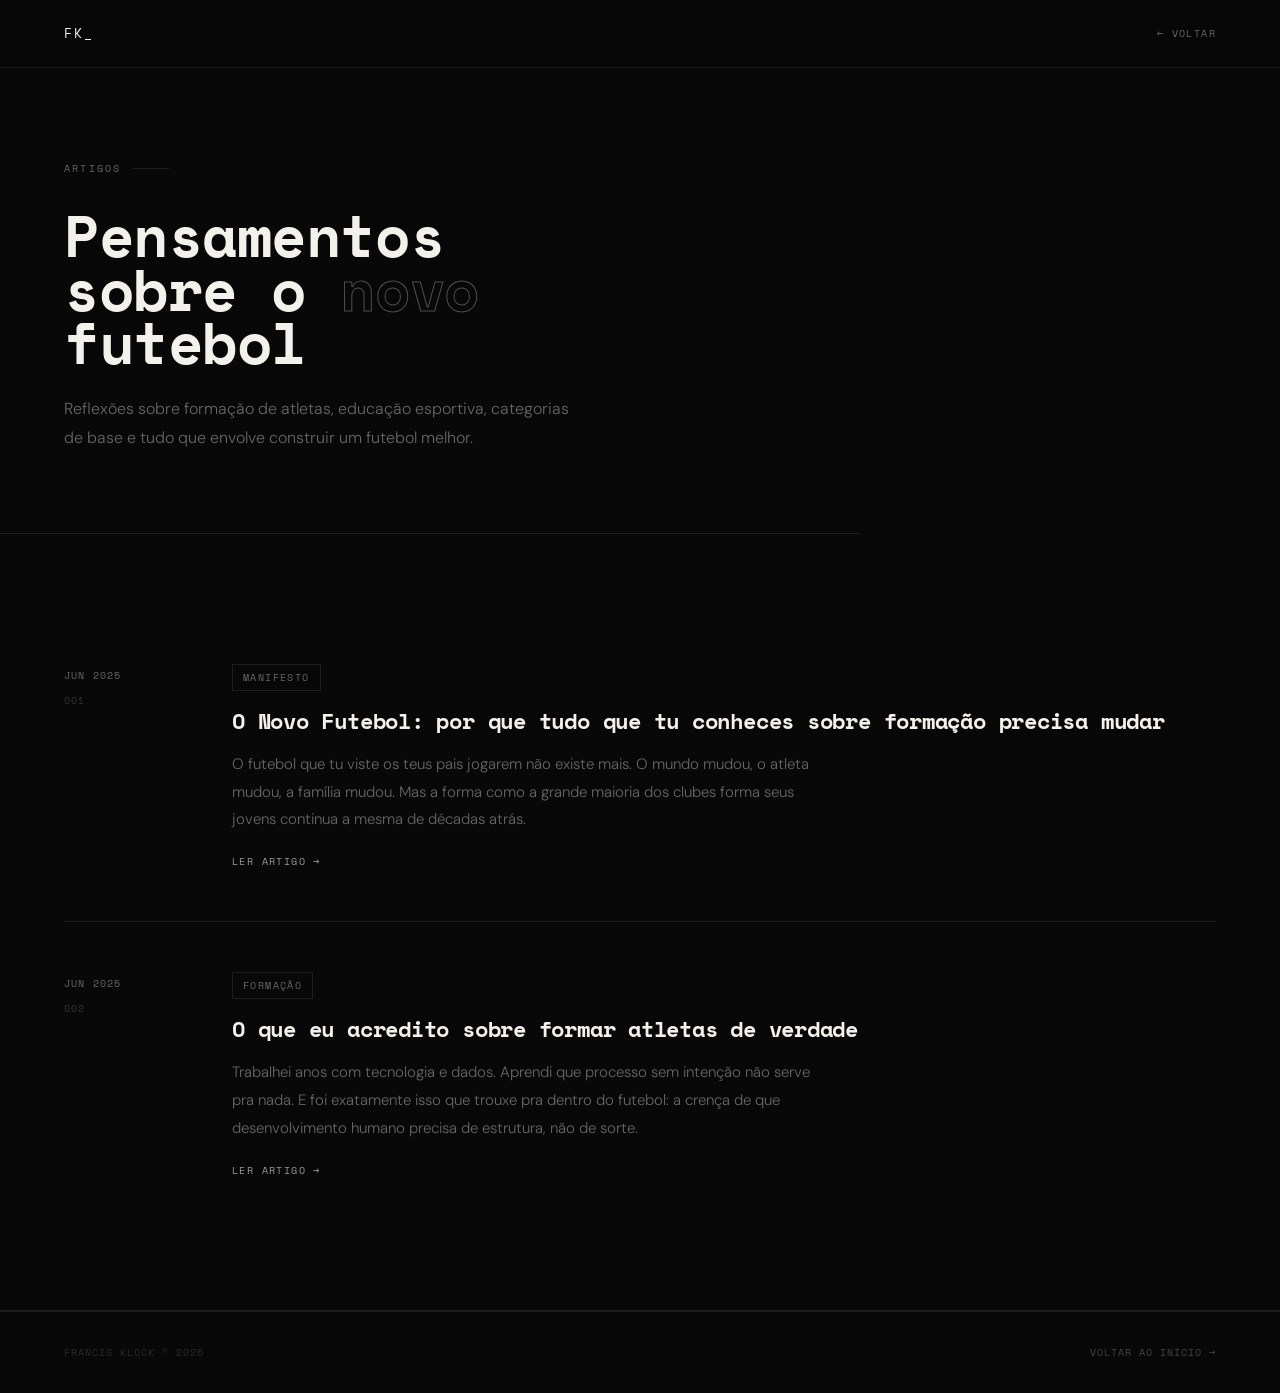
==== artigos.html @ 8e4a47d1 "Add files via upload" ====
<!DOCTYPE html>
<html lang="pt-BR">
<head>
<meta charset="UTF-8">
<meta name="viewport" content="width=device-width, initial-scale=1.0">
<title>Artigos | Francis Klock — Novo Futebol</title>
<meta name="description" content="Reflexões de Francis Klock sobre o Novo Futebol, formação de atletas, categorias de base e o papel da educação no desenvolvimento humano no esporte.">
<meta name="robots" content="index, follow">
<link rel="canonical" href="https://francisklock.com.br/artigos">
<link href="https://fonts.googleapis.com/css2?family=Space+Mono:wght@400;700&family=DM+Sans:ital,wght@0,300;0,400;0,500;1,300&display=swap" rel="stylesheet">
<style>
*,*::before,*::after{margin:0;padding:0;box-sizing:border-box}
:root{--black:#080808;--off:#0f0f0f;--white:#f2f1ec;--gray:#666;--lgray:#999;--border:rgba(242,241,236,0.09);--mono:"Space Mono",monospace;--sans:"DM Sans",sans-serif}
html{scroll-behavior:smooth}
body{background:var(--black);color:var(--white);font-family:var(--sans);font-weight:300;line-height:1.7;overflow-x:hidden}

nav{position:fixed;top:0;left:0;right:0;z-index:100;display:flex;justify-content:space-between;align-items:center;padding:1.4rem 4rem;border-bottom:0.5px solid var(--border);backdrop-filter:blur(16px);background:rgba(8,8,8,0.9)}
.nav-logo{font-family:var(--mono);font-size:13px;letter-spacing:0.15em;color:var(--white);text-decoration:none;display:flex;align-items:center;gap:10px}
.nav-back{font-family:var(--mono);font-size:10px;letter-spacing:0.14em;color:var(--gray);text-decoration:none;text-transform:uppercase;transition:color 0.2s}
.nav-back:hover{color:var(--white)}

.page-header{padding:10rem 4rem 5rem;border-bottom:0.5px solid var(--border);max-width:860px}
.label{font-family:var(--mono);font-size:10px;letter-spacing:0.22em;text-transform:uppercase;color:var(--gray);margin-bottom:2rem;display:flex;align-items:center;gap:12px}
.label::after{content:"";flex:0 0 36px;height:0.5px;background:var(--border)}
h1{font-family:var(--mono);font-size:clamp(2.2rem,4.5vw,4.5rem);font-weight:700;line-height:0.93;letter-spacing:-0.025em;margin-bottom:1.5rem}
h1 em{font-style:normal;color:transparent;-webkit-text-stroke:1px rgba(242,241,236,0.3)}
.page-sub{font-size:16px;color:var(--gray);max-width:520px;line-height:1.85}

.articles-list{padding:5rem 4rem;display:flex;flex-direction:column;gap:0;border-bottom:0.5px solid var(--border)}
.article-item{display:grid;grid-template-columns:120px 1fr;gap:3rem;padding:3rem 0;border-bottom:0.5px solid var(--border);text-decoration:none;transition:background 0.15s;cursor:pointer}
.article-item:last-child{border-bottom:none}
.article-item:hover .article-title{color:var(--lgray)}
.article-meta{display:flex;flex-direction:column;gap:0.5rem;padding-top:0.3rem}
.article-date{font-family:var(--mono);font-size:10px;letter-spacing:0.12em;color:var(--gray);text-transform:uppercase}
.article-num{font-family:var(--mono);font-size:10px;letter-spacing:0.12em;color:#333}
.article-body{}
.article-tag{font-family:var(--mono);font-size:10px;letter-spacing:0.14em;text-transform:uppercase;color:var(--gray);margin-bottom:1rem;display:inline-block;border:0.5px solid var(--border);padding:4px 10px}
.article-title{font-family:var(--mono);font-size:clamp(1rem,1.8vw,1.4rem);font-weight:700;color:var(--white);line-height:1.25;margin-bottom:1rem;letter-spacing:-0.01em;transition:color 0.2s}
.article-excerpt{font-size:15px;color:var(--gray);line-height:1.85;max-width:580px}
.article-cta{display:inline-flex;align-items:center;gap:8px;font-family:var(--mono);font-size:10px;letter-spacing:0.14em;text-transform:uppercase;color:var(--lgray);margin-top:1.2rem;transition:color 0.2s}
.article-item:hover .article-cta{color:var(--white)}

/* ARTICLE FULL VIEW */
.article-full{display:none;padding:5rem 4rem;max-width:720px}
.article-full.active{display:block}
.articles-list.hidden{display:none}
.page-header.hidden{display:none}

.back-to-list{font-family:var(--mono);font-size:10px;letter-spacing:0.14em;text-transform:uppercase;color:var(--gray);cursor:pointer;display:inline-flex;align-items:center;gap:8px;margin-bottom:3rem;background:none;border:none;transition:color 0.2s}
.back-to-list:hover{color:var(--white)}

.full-label{font-family:var(--mono);font-size:10px;letter-spacing:0.22em;text-transform:uppercase;color:var(--gray);margin-bottom:1.5rem;display:flex;align-items:center;gap:12px}
.full-label::after{content:"";flex:0 0 36px;height:0.5px;background:var(--border)}
.full-title{font-family:var(--mono);font-size:clamp(1.6rem,3.5vw,3rem);font-weight:700;line-height:1.05;letter-spacing:-0.02em;margin-bottom:2.5rem}
.full-intro{font-size:19px;color:var(--lgray);line-height:1.85;margin-bottom:3rem;font-style:italic;border-left:2px solid var(--border);padding-left:1.8rem}
.full-body p{font-size:16px;color:var(--gray);line-height:1.95;margin-bottom:1.6rem}
.full-body p strong{color:var(--white);font-weight:400}
.full-body h3{font-family:var(--mono);font-size:13px;font-weight:700;letter-spacing:0.08em;text-transform:uppercase;color:var(--white);margin:2.5rem 0 1rem}
.full-divider{width:40px;height:0.5px;background:var(--border);margin:3rem 0}
.full-author{display:flex;align-items:center;gap:1rem;padding-top:2rem;border-top:0.5px solid var(--border)}
.full-author-name{font-family:var(--mono);font-size:11px;letter-spacing:0.12em;color:var(--lgray)}
.full-author-handle{font-family:var(--mono);font-size:10px;letter-spacing:0.1em;color:var(--gray)}

footer{padding:2rem 4rem;display:flex;justify-content:space-between;align-items:center;border-top:0.5px solid var(--border)}
footer p{font-family:var(--mono);font-size:10px;letter-spacing:0.1em;color:#2a2a2a;text-transform:uppercase}
footer a{font-family:var(--mono);font-size:10px;letter-spacing:0.1em;color:#444;text-transform:uppercase;text-decoration:none;transition:color 0.2s}
footer a:hover{color:var(--white)}
</style>
</head>
<body>

<nav>
  <a href="index.html" class="nav-logo">FK_</a>
  <a href="index.html" class="nav-back">&larr; Voltar</a>
</nav>

<!-- HEADER LIST VIEW -->
<div class="page-header" id="listHeader">
  <div class="label">Artigos</div>
  <h1>Pensamentos<br>sobre o <em>novo</em><br>futebol</h1>
  <p class="page-sub">Reflexões sobre formação de atletas, educação esportiva, categorias de base e tudo que envolve construir um futebol melhor.</p>
</div>

<!-- ARTICLES LIST -->
<div class="articles-list" id="articlesList">

  <div class="article-item" onclick="openArticle('a1')">
    <div class="article-meta">
      <span class="article-date">Jun 2025</span>
      <span class="article-num">001</span>
    </div>
    <div class="article-body">
      <span class="article-tag">Manifesto</span>
      <div class="article-title">O Novo Futebol: por que tudo que tu conheces sobre formação precisa mudar</div>
      <p class="article-excerpt">O futebol que tu viste os teus pais jogarem não existe mais. O mundo mudou, o atleta mudou, a família mudou. Mas a forma como a grande maioria dos clubes forma seus jovens continua a mesma de décadas atrás.</p>
      <span class="article-cta">Ler artigo &rarr;</span>
    </div>
  </div>

  <div class="article-item" onclick="openArticle('a2')">
    <div class="article-meta">
      <span class="article-date">Jun 2025</span>
      <span class="article-num">002</span>
    </div>
    <div class="article-body">
      <span class="article-tag">Formação</span>
      <div class="article-title">O que eu acredito sobre formar atletas de verdade</div>
      <p class="article-excerpt">Trabalhei anos com tecnologia e dados. Aprendi que processo sem intenção não serve pra nada. E foi exatamente isso que trouxe pra dentro do futebol: a crença de que desenvolvimento humano precisa de estrutura, não de sorte.</p>
      <span class="article-cta">Ler artigo &rarr;</span>
    </div>
  </div>

</div>

<!-- ARTICLE 1 FULL -->
<div class="article-full" id="a1">
  <button class="back-to-list" onclick="closeArticle()">
    &larr; Todos os artigos
  </button>
  <div class="full-label">Manifesto / Jun 2025</div>
  <h2 class="full-title">O Novo Futebol: por que tudo que tu conheces sobre formação precisa mudar</h2>
  <p class="full-intro">O futebol que tu viste os teus pais jogarem não existe mais. O mundo mudou, o atleta mudou, a família mudou. Mas a forma como a grande maioria dos clubes forma seus jovens continua a mesma de décadas atrás.</p>
  <div class="full-body">
    <p>Quando falo em <strong>Novo Futebol</strong>, não estou falando de tecnologia de ponta, de câmeras de rastreamento ou de inteligência artificial. Estou falando de algo muito mais simples e muito mais profundo: estou falando de intenção.</p>
    <p>A maioria dos clubes brasileiros ainda opera no improviso. Não existe documentação do desenvolvimento individual de cada atleta. Não existe metodologia clara de formação humana. Não existe um processo que acompanhe o jovem além da bola.</p>
    <p>E o resultado disso a gente vê todo dia: atletas talentosos que somem, que param, que se perdem pelo caminho. Não por falta de talento. Por falta de estrutura.</p>

    <h3>O Brasil não está atrasado em talento</h3>
    <p>Essa é a parte que mais me incomoda quando discuto o futebol brasileiro. A gente sempre culpa o talento, a gente sempre culpa o atleta. Mas quando eu passei um período no <strong>Independiente del Valle</strong>, no Equador, a percepção que tive foi completamente diferente.</p>
    <p>O que o Del Valle entendeu antes da maioria é que <strong>educação é o ponto de partida</strong>. Não um complemento, não um diferencial. É o core. Tudo o mais vem depois.</p>
    <p>Tudo documentado. Tudo com processo. Cada etapa do desenvolvimento pensada e acompanhada com intenção. E o Brasil, na grande maioria, simplesmente não cuida disso.</p>

    <h3>O que o Novo Futebol exige</h3>
    <p>O Novo Futebol exige que a gente pare de tratar o atleta apenas como um jogador e comece a enxergá-lo como uma pessoa em desenvolvimento. Isso muda tudo: muda a forma de treinar, muda a forma de comunicar, muda a forma de envolver a família.</p>
    <p>Porque a família é parte do processo. Sempre foi. Só que poucos clubes tratam assim. A maioria ainda vê os pais como um problema a ser gerenciado, não como aliados da formação.</p>
    <p>O Novo Futebol entende que sem a família no centro do processo, o atleta fica sozinho num ambiente que pode ser muito cruel emocionalmente. E um atleta emocionalmente instável não chega longe, não importa o quanto de talento ele tenha.</p>

    <h3>Por onde começar</h3>
    <p>Comece pela pergunta mais simples e mais ignorada do futebol de base: <strong>tu sabes quem é esse atleta além do que ele faz dentro de campo?</strong></p>
    <p>Se a resposta for não, é por aí que começa o Novo Futebol.</p>
    <div class="full-divider"></div>
    <div class="full-author">
      <div>
        <div class="full-author-name">Francis Klock</div>
        <div class="full-author-handle">@francisklock</div>
      </div>
    </div>
  </div>
</div>

<!-- ARTICLE 2 FULL -->
<div class="article-full" id="a2">
  <button class="back-to-list" onclick="closeArticle()">
    &larr; Todos os artigos
  </button>
  <div class="full-label">Formação / Jun 2025</div>
  <h2 class="full-title">O que eu acredito sobre formar atletas de verdade</h2>
  <p class="full-intro">Trabalhei anos com tecnologia e dados. Aprendi que processo sem intenção não serve pra nada. E foi exatamente isso que trouxe pra dentro do futebol: a crença de que desenvolvimento humano precisa de estrutura, não de sorte.</p>
  <div class="full-body">
    <p>Antes de entrar no mundo do futebol, passei anos trabalhando com <strong>tecnologia, dados e transformação na indústria</strong>. E a coisa mais importante que aprendi nesse tempo não foi nenhuma ferramenta, nenhuma linguagem de programação, nenhum framework.</p>
    <p>Foi que <strong>resultado consistente é consequência de processo consistente</strong>. Sempre. Sem exceção.</p>
    <p>Quando comecei a me aprofundar no futebol de base brasileiro, a primeira coisa que me saltou aos olhos foi exatamente a ausência disso. Processo. Metodologia. Documentação. Acompanhamento individual. As coisas mais básicas que qualquer organização séria tem, simplesmente não existiam na maioria dos clubes que conheci.</p>

    <h3>O que forma um atleta de verdade</h3>
    <p>Formar um atleta de verdade não é só ensinar a chutar uma bola. É construir uma pessoa que saiba lidar com pressão, com fracasso, com expectativa. Que tenha clareza de quem ela é além do esporte. Que tenha uma família que entenda o processo e participe dele com consciência.</p>
    <p>Isso não acontece por acaso. Isso precisa de <strong>intenção, método e tempo</strong>.</p>
    <p>E é exatamente isso que eu acredito e que o Base de Campeão foi construído pra fazer: trazer estrutura, metodologia e educação pro centro da formação de atletas no Brasil.</p>

    <h3>Tecnologia como ferramenta, nunca como fim</h3>
    <p>Acredito que com tecnologia tudo é possível, mas sempre com consciência de que existe um custo, um tempo e um risco envolvidos. Tecnologia é ferramenta. Ela amplifica o que já existe. Se o que existe é bom, ela potencializa. Se o que existe é ruim, ela apenas acelera o problema.</p>
    <p>Por isso a tecnologia no futebol precisa estar a serviço do desenvolvimento humano, não substituí-lo. Dados servem pra entender melhor o atleta. Plataformas servem pra conectar melhor as pessoas. O centro de tudo, sempre, é o ser humano.</p>

    <h3>O que me move</h3>
    <p>Me move saber que tem um jovem em algum lugar do Brasil com talento de sobra e sem ninguém pra ajudá-lo a entender o caminho. Me move saber que tem uma família que entregou o filho pro futebol sem entender minimamente como esse sistema funciona.</p>
    <p>Se é pra fazer, vamos fazer o melhor. Porque <strong>mais do mesmo tá cheio por aí</strong>, e esses jovens merecem algo diferente.</p>
    <div class="full-divider"></div>
    <div class="full-author">
      <div>
        <div class="full-author-name">Francis Klock</div>
        <div class="full-author-handle">@francisklock</div>
      </div>
    </div>
  </div>
</div>

<footer>
  <p>Francis Klock &copy; 2025</p>
  <a href="index.html">Voltar ao início &rarr;</a>
</footer>

<script>
function openArticle(id) {
  document.getElementById('listHeader').classList.add('hidden');
  document.getElementById('articlesList').classList.add('hidden');
  document.querySelectorAll('.article-full').forEach(el => el.classList.remove('active'));
  document.getElementById(id).classList.add('active');
  window.scrollTo({top: 0, behavior: 'smooth'});
}

function closeArticle() {
  document.getElementById('listHeader').classList.remove('hidden');
  document.getElementById('articlesList').classList.remove('hidden');
  document.querySelectorAll('.article-full').forEach(el => el.classList.remove('active'));
  window.scrollTo({top: 0, behavior: 'smooth'});
}
</script>

</body>
</html>
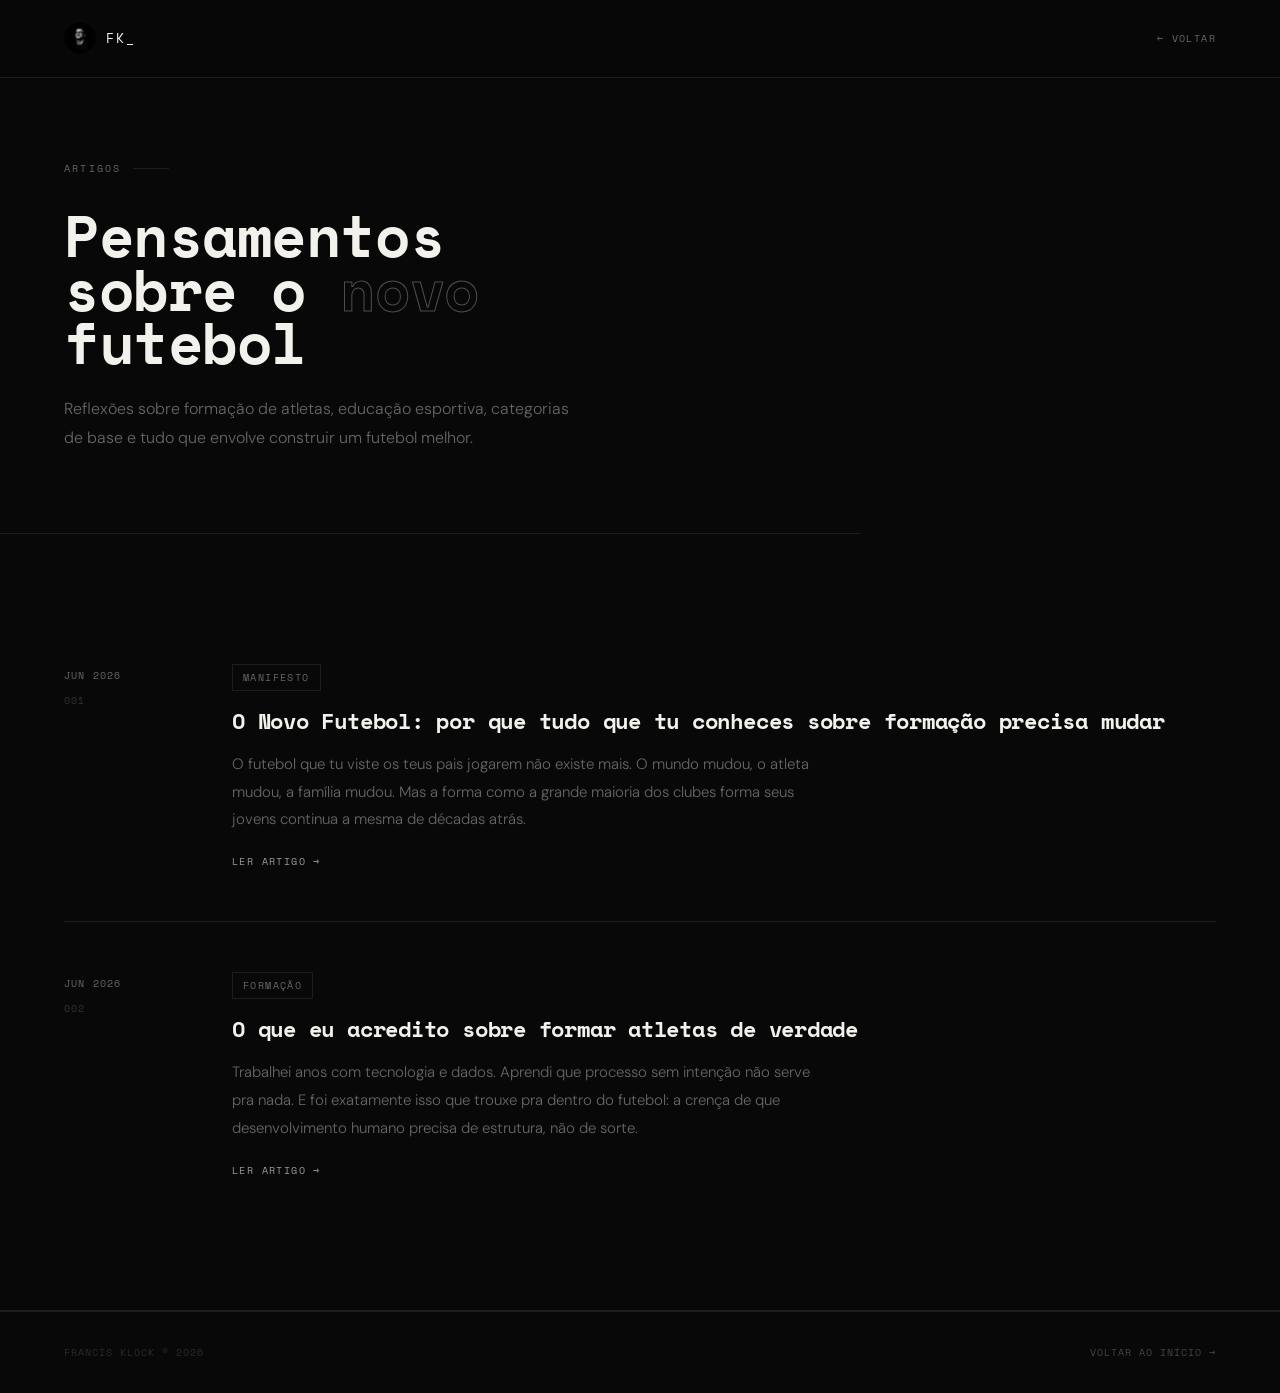
==== commit efd41f73: "Add files via upload" ====
--- a/artigos.html
+++ b/artigos.html
@@ -7,6 +7,7 @@
 <meta name="description" content="Reflexões de Francis Klock sobre o Novo Futebol, formação de atletas, categorias de base e o papel da educação no desenvolvimento humano no esporte.">
 <meta name="robots" content="index, follow">
 <link rel="canonical" href="https://francisklock.com.br/artigos">
+<link rel="icon" type="image/png" href="[data-uri]">
 <link href="https://fonts.googleapis.com/css2?family=Space+Mono:wght@400;700&family=DM+Sans:ital,wght@0,300;0,400;0,500;1,300&display=swap" rel="stylesheet">
 <style>
 *,*::before,*::after{margin:0;padding:0;box-sizing:border-box}
@@ -65,12 +66,20 @@
 footer p{font-family:var(--mono);font-size:10px;letter-spacing:0.1em;color:#2a2a2a;text-transform:uppercase}
 footer a{font-family:var(--mono);font-size:10px;letter-spacing:0.1em;color:#444;text-transform:uppercase;text-decoration:none;transition:color 0.2s}
 footer a:hover{color:var(--white)}
+
+/* SHARE BUTTONS */
+.share-section{margin-top:2.5rem;padding-top:2rem;border-top:0.5px solid var(--border)}
+.share-label{font-family:var(--mono);font-size:10px;letter-spacing:0.18em;text-transform:uppercase;color:var(--gray);margin-bottom:1rem}
+.share-buttons{display:flex;gap:0.8rem;flex-wrap:wrap}
+.share-btn{display:inline-flex;align-items:center;gap:7px;font-family:var(--mono);font-size:10px;letter-spacing:0.12em;text-transform:uppercase;padding:9px 16px;text-decoration:none;border:0.5px solid var(--border);color:var(--gray);transition:all 0.2s;cursor:pointer;background:none}
+.share-btn:hover{border-color:rgba(242,241,236,0.35);color:var(--white)}
+.share-btn svg{width:13px;height:13px;fill:currentColor;flex-shrink:0}
 </style>
 </head>
 <body>
 
 <nav>
-  <a href="index.html" class="nav-logo">FK_</a>
+  <a href="index.html" class="nav-logo"><img src="[data-uri]" style="width:32px;height:32px;border-radius:50%;object-fit:cover;filter:grayscale(100%)" alt="Francis Klock">FK_</a>
   <a href="index.html" class="nav-back">&larr; Voltar</a>
 </nav>
 
@@ -86,7 +95,7 @@
 
   <div class="article-item" onclick="openArticle('a1')">
     <div class="article-meta">
-      <span class="article-date">Jun 2025</span>
+      <span class="article-date">Jun 2026</span>
       <span class="article-num">001</span>
     </div>
     <div class="article-body">
@@ -99,7 +108,7 @@
 
   <div class="article-item" onclick="openArticle('a2')">
     <div class="article-meta">
-      <span class="article-date">Jun 2025</span>
+      <span class="article-date">Jun 2026</span>
       <span class="article-num">002</span>
     </div>
     <div class="article-body">
@@ -117,7 +126,7 @@
   <button class="back-to-list" onclick="closeArticle()">
     &larr; Todos os artigos
   </button>
-  <div class="full-label">Manifesto / Jun 2025</div>
+  <div class="full-label">Manifesto / Jun 2026</div>
   <h2 class="full-title">O Novo Futebol: por que tudo que tu conheces sobre formação precisa mudar</h2>
   <p class="full-intro">O futebol que tu viste os teus pais jogarem não existe mais. O mundo mudou, o atleta mudou, a família mudou. Mas a forma como a grande maioria dos clubes forma seus jovens continua a mesma de décadas atrás.</p>
   <div class="full-body">
@@ -138,6 +147,23 @@
     <h3>Por onde começar</h3>
     <p>Comece pela pergunta mais simples e mais ignorada do futebol de base: <strong>tu sabes quem é esse atleta além do que ele faz dentro de campo?</strong></p>
     <p>Se a resposta for não, é por aí que começa o Novo Futebol.</p>
+    <div class="share-section">
+      <div class="share-label">Compartilhar</div>
+      <div class="share-buttons">
+        <a class="share-btn" id="share-li-a1" href="#" target="_blank" rel="noopener">
+          <svg viewBox="0 0 24 24" xmlns="http://www.w3.org/2000/svg"><path d="M20.447 20.452h-3.554v-5.569c0-1.328-.027-3.037-1.852-3.037-1.853 0-2.136 1.445-2.136 2.939v5.667H9.351V9h3.414v1.561h.046c.477-.9 1.637-1.85 3.37-1.85 3.601 0 4.267 2.37 4.267 5.455v6.286zM5.337 7.433a2.062 2.062 0 0 1-2.063-2.065 2.064 2.064 0 1 1 2.063 2.065zm1.782 13.019H3.555V9h3.564v11.452zM22.225 0H1.771C.792 0 0 .774 0 1.729v20.542C0 23.227.792 24 1.771 24h20.451C23.2 24 24 23.227 24 22.271V1.729C24 .774 23.2 0 22.222 0h.003z"/></svg>
+          LinkedIn
+        </a>
+        <a class="share-btn" id="share-x-a1" href="#" target="_blank" rel="noopener">
+          <svg viewBox="0 0 24 24" xmlns="http://www.w3.org/2000/svg"><path d="M18.244 2.25h3.308l-7.227 8.26 8.502 11.24H16.17l-4.714-6.231-5.401 6.231H2.746l7.73-8.835L1.254 2.25H8.08l4.258 5.63 5.906-5.63zm-1.161 17.52h1.833L7.084 4.126H5.117z"/></svg>
+          X
+        </a>
+        <a class="share-btn" id="share-th-a1" href="#" target="_blank" rel="noopener">
+          <svg viewBox="0 0 24 24" xmlns="http://www.w3.org/2000/svg"><path d="M12.186 24h-.007c-3.581-.024-6.334-1.205-8.184-3.509C2.35 18.44 1.5 15.586 1.472 12.01v-.017c.03-3.579.879-6.43 2.525-8.482C5.845 1.205 8.6.024 12.18 0h.014c2.746.02 5.043.725 6.826 2.098 1.677 1.29 2.858 3.13 3.509 5.467l-2.04.569c-1.104-3.96-3.898-5.984-8.304-6.015-2.91.022-5.11.936-6.54 2.717C4.307 6.504 3.616 8.914 3.589 12c.027 3.086.718 5.496 2.057 7.164 1.43 1.783 3.631 2.698 6.54 2.717 2.623-.02 4.358-.631 5.635-2 1.237-1.33 1.892-3.11 1.955-5.58H12.18v-2h9.583l.012.318c.139 3.704-.788 6.54-2.755 8.41C17.414 23.24 15.043 24 12.186 24z"/></svg>
+          Threads
+        </a>
+      </div>
+    </div>
     <div class="full-divider"></div>
     <div class="full-author">
       <div>
@@ -153,7 +179,7 @@
   <button class="back-to-list" onclick="closeArticle()">
     &larr; Todos os artigos
   </button>
-  <div class="full-label">Formação / Jun 2025</div>
+  <div class="full-label">Formação / Jun 2026</div>
   <h2 class="full-title">O que eu acredito sobre formar atletas de verdade</h2>
   <p class="full-intro">Trabalhei anos com tecnologia e dados. Aprendi que processo sem intenção não serve pra nada. E foi exatamente isso que trouxe pra dentro do futebol: a crença de que desenvolvimento humano precisa de estrutura, não de sorte.</p>
   <div class="full-body">
@@ -173,6 +199,23 @@
     <h3>O que me move</h3>
     <p>Me move saber que tem um jovem em algum lugar do Brasil com talento de sobra e sem ninguém pra ajudá-lo a entender o caminho. Me move saber que tem uma família que entregou o filho pro futebol sem entender minimamente como esse sistema funciona.</p>
     <p>Se é pra fazer, vamos fazer o melhor. Porque <strong>mais do mesmo tá cheio por aí</strong>, e esses jovens merecem algo diferente.</p>
+    <div class="share-section">
+      <div class="share-label">Compartilhar</div>
+      <div class="share-buttons">
+        <a class="share-btn" id="share-li-a2" href="#" target="_blank" rel="noopener">
+          <svg viewBox="0 0 24 24" xmlns="http://www.w3.org/2000/svg"><path d="M20.447 20.452h-3.554v-5.569c0-1.328-.027-3.037-1.852-3.037-1.853 0-2.136 1.445-2.136 2.939v5.667H9.351V9h3.414v1.561h.046c.477-.9 1.637-1.85 3.37-1.85 3.601 0 4.267 2.37 4.267 5.455v6.286zM5.337 7.433a2.062 2.062 0 0 1-2.063-2.065 2.064 2.064 0 1 1 2.063 2.065zm1.782 13.019H3.555V9h3.564v11.452zM22.225 0H1.771C.792 0 0 .774 0 1.729v20.542C0 23.227.792 24 1.771 24h20.451C23.2 24 24 23.227 24 22.271V1.729C24 .774 23.2 0 22.222 0h.003z"/></svg>
+          LinkedIn
+        </a>
+        <a class="share-btn" id="share-x-a2" href="#" target="_blank" rel="noopener">
+          <svg viewBox="0 0 24 24" xmlns="http://www.w3.org/2000/svg"><path d="M18.244 2.25h3.308l-7.227 8.26 8.502 11.24H16.17l-4.714-6.231-5.401 6.231H2.746l7.73-8.835L1.254 2.25H8.08l4.258 5.63 5.906-5.63zm-1.161 17.52h1.833L7.084 4.126H5.117z"/></svg>
+          X
+        </a>
+        <a class="share-btn" id="share-th-a2" href="#" target="_blank" rel="noopener">
+          <svg viewBox="0 0 24 24" xmlns="http://www.w3.org/2000/svg"><path d="M12.186 24h-.007c-3.581-.024-6.334-1.205-8.184-3.509C2.35 18.44 1.5 15.586 1.472 12.01v-.017c.03-3.579.879-6.43 2.525-8.482C5.845 1.205 8.6.024 12.18 0h.014c2.746.02 5.043.725 6.826 2.098 1.677 1.29 2.858 3.13 3.509 5.467l-2.04.569c-1.104-3.96-3.898-5.984-8.304-6.015-2.91.022-5.11.936-6.54 2.717C4.307 6.504 3.616 8.914 3.589 12c.027 3.086.718 5.496 2.057 7.164 1.43 1.783 3.631 2.698 6.54 2.717 2.623-.02 4.358-.631 5.635-2 1.237-1.33 1.892-3.11 1.955-5.58H12.18v-2h9.583l.012.318c.139 3.704-.788 6.54-2.755 8.41C17.414 23.24 15.043 24 12.186 24z"/></svg>
+          Threads
+        </a>
+      </div>
+    </div>
     <div class="full-divider"></div>
     <div class="full-author">
       <div>
@@ -184,16 +227,41 @@
 </div>
 
 <footer>
-  <p>Francis Klock &copy; 2025</p>
+  <p>Francis Klock &copy; 2026</p>
   <a href="index.html">Voltar ao início &rarr;</a>
 </footer>
 
 <script>
+
+function buildShareLinks(articleId, title, intro) {
+  const url = encodeURIComponent(window.location.href.split('#')[0] + '?a=' + articleId);
+  const text = encodeURIComponent(title + ' — ' + intro.substring(0, 100) + '...');
+  const fullText = encodeURIComponent(title + '\n\n' + intro.substring(0, 140) + '...\n\n' + decodeURIComponent(url));
+
+  document.getElementById('share-li-' + articleId).href =
+    'https://www.linkedin.com/sharing/share-offsite/?url=' + url;
+  document.getElementById('share-x-' + articleId).href =
+    'https://twitter.com/intent/tweet?text=' + fullText + '&via=francisklock';
+  document.getElementById('share-th-' + articleId).href =
+    'https://www.threads.net/intent/post?text=' + fullText;
+}
+
+const articles = {
+  a1: {
+    title: 'O Novo Futebol: por que tudo que tu conheces sobre formação precisa mudar',
+    intro: 'O futebol que tu viste os teus pais jogarem não existe mais. O mundo mudou, o atleta mudou, a família mudou.'
+  },
+  a2: {
+    title: 'O que eu acredito sobre formar atletas de verdade',
+    intro: 'Trabalhei anos com tecnologia e dados. Aprendi que processo sem intenção não serve pra nada.'
+  }
+};
 function openArticle(id) {
   document.getElementById('listHeader').classList.add('hidden');
   document.getElementById('articlesList').classList.add('hidden');
   document.querySelectorAll('.article-full').forEach(el => el.classList.remove('active'));
   document.getElementById(id).classList.add('active');
+  const a = articles[id]; if(a) buildShareLinks(id, a.title, a.intro);
   window.scrollTo({top: 0, behavior: 'smooth'});
 }
 
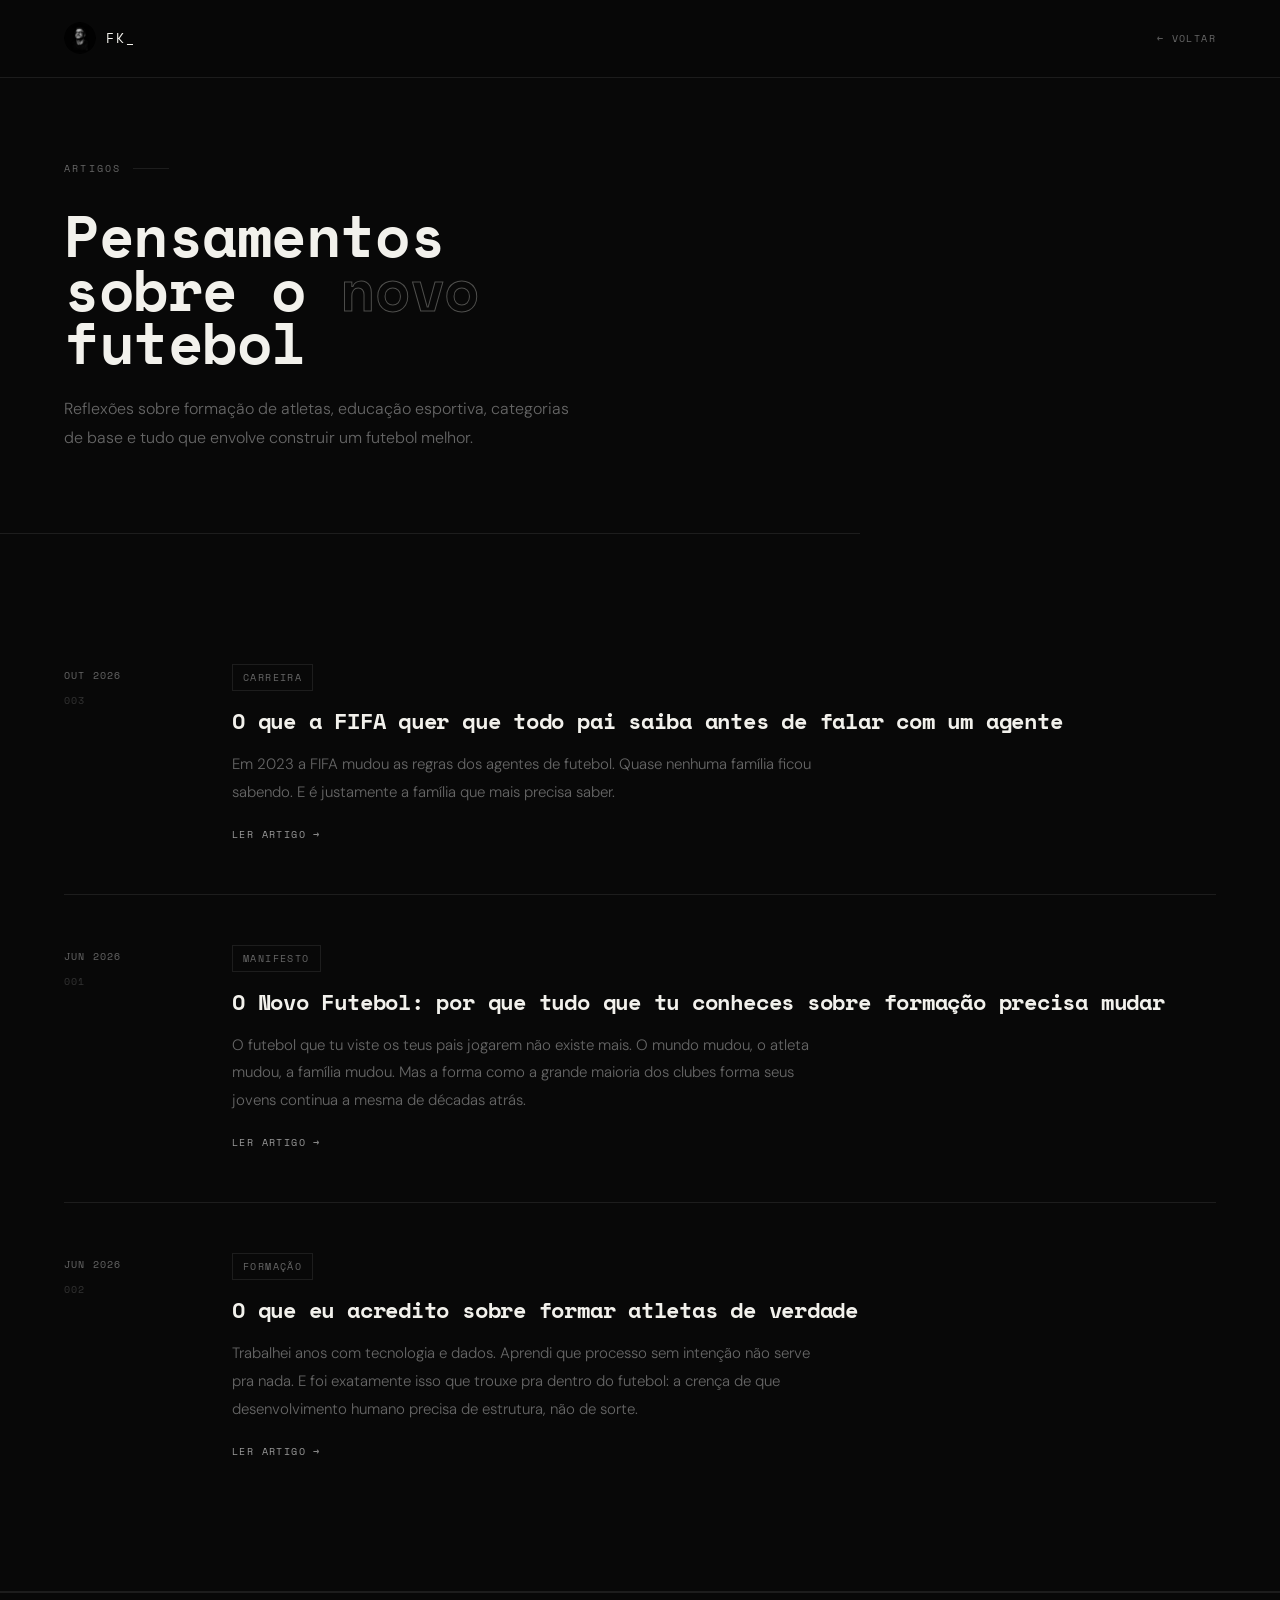
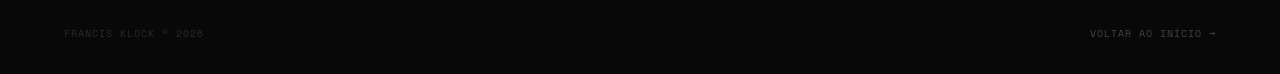
==== commit 1c3d6aeb: "Add files via upload" ====
--- a/artigos.html
+++ b/artigos.html
@@ -6,6 +6,16 @@
 <title>Artigos | Francis Klock — Novo Futebol</title>
 <meta name="description" content="Reflexões de Francis Klock sobre o Novo Futebol, formação de atletas, categorias de base e o papel da educação no desenvolvimento humano no esporte.">
 <meta name="robots" content="index, follow">
+<meta property="og:type" content="article">
+<meta property="og:url" content="https://francisklock.com.br/artigos">
+<meta property="og:title" content="Artigos | Francis Klock — Novo Futebol">
+<meta property="og:description" content="Reflexões sobre o Novo Futebol, formação de atletas e categorias de base no Brasil.">
+<meta property="og:image" content="https://francisklock.com.br/og-artigo-1.jpg">
+<meta property="og:image:width" content="1200">
+<meta property="og:image:height" content="630">
+<meta name="twitter:card" content="summary_large_image">
+<meta name="twitter:image" content="https://francisklock.com.br/og-artigo-1.jpg">
+<meta name="twitter:site" content="@francisklock">
 <link rel="canonical" href="https://francisklock.com.br/artigos">
 <link rel="icon" type="image/png" href="[data-uri]">
 <link href="https://fonts.googleapis.com/css2?family=Space+Mono:wght@400;700&family=DM+Sans:ital,wght@0,300;0,400;0,500;1,300&display=swap" rel="stylesheet">
@@ -93,6 +103,19 @@
 <!-- ARTICLES LIST -->
 <div class="articles-list" id="articlesList">
 
+  <a class="article-item" href="artigo-agentes-de-futebol.html" style="color:inherit">
+    <div class="article-meta">
+      <span class="article-date">Out 2026</span>
+      <span class="article-num">003</span>
+    </div>
+    <div class="article-body">
+      <span class="article-tag">Carreira</span>
+      <div class="article-title">O que a FIFA quer que todo pai saiba antes de falar com um agente</div>
+      <p class="article-excerpt">Em 2023 a FIFA mudou as regras dos agentes de futebol. Quase nenhuma família ficou sabendo. E é justamente a família que mais precisa saber.</p>
+      <span class="article-cta">Ler artigo &rarr;</span>
+    </div>
+  </a>
+
   <div class="article-item" onclick="openArticle('a1')">
     <div class="article-meta">
       <span class="article-date">Jun 2026</span>
@@ -238,6 +261,14 @@
   const text = encodeURIComponent(title + ' — ' + intro.substring(0, 100) + '...');
   const fullText = encodeURIComponent(title + '\n\n' + intro.substring(0, 140) + '...\n\n' + decodeURIComponent(url));
 
+  // Update meta tags dynamically
+  const ogImg = document.querySelector('meta[property="og:image"]');
+  const twImg = document.querySelector('meta[name="twitter:image"]');
+  const ogTitle = document.querySelector('meta[property="og:title"]');
+  const imgs = {a1: 'https://francisklock.com.br/og-artigo-1.jpg', a2: 'https://francisklock.com.br/og-artigo-2.jpg'};
+  if(ogImg && imgs[articleId]) ogImg.setAttribute('content', imgs[articleId]);
+  if(twImg && imgs[articleId]) twImg.setAttribute('content', imgs[articleId]);
+  if(ogTitle) ogTitle.setAttribute('content', title + ' | Francis Klock');
   document.getElementById('share-li-' + articleId).href =
     'https://www.linkedin.com/sharing/share-offsite/?url=' + url;
   document.getElementById('share-x-' + articleId).href =
@@ -271,6 +302,11 @@
   document.querySelectorAll('.article-full').forEach(el => el.classList.remove('active'));
   window.scrollTo({top: 0, behavior: 'smooth'});
 }
+
+document.addEventListener('DOMContentLoaded', () => {
+  const id = new URLSearchParams(location.search).get('a');
+  if (id && document.getElementById(id)) openArticle(id);
+});
 </script>
 
 </body>
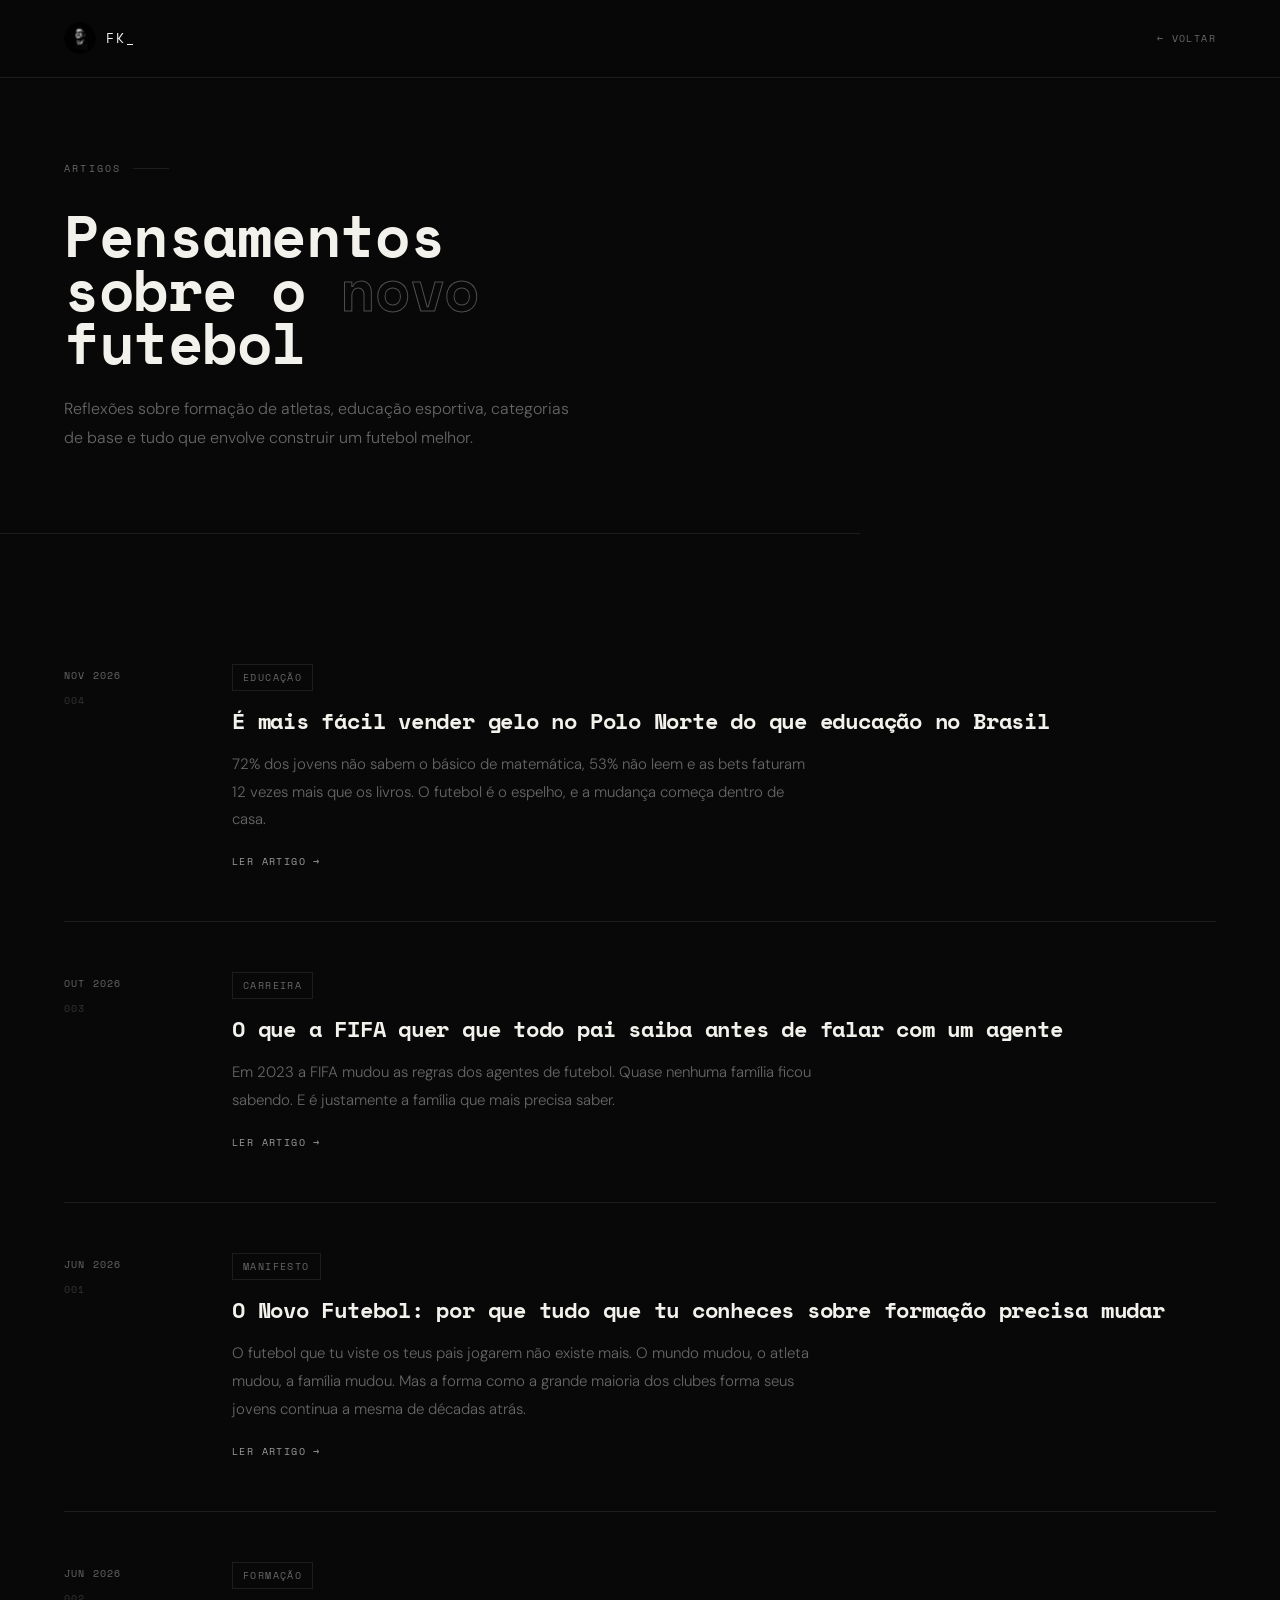
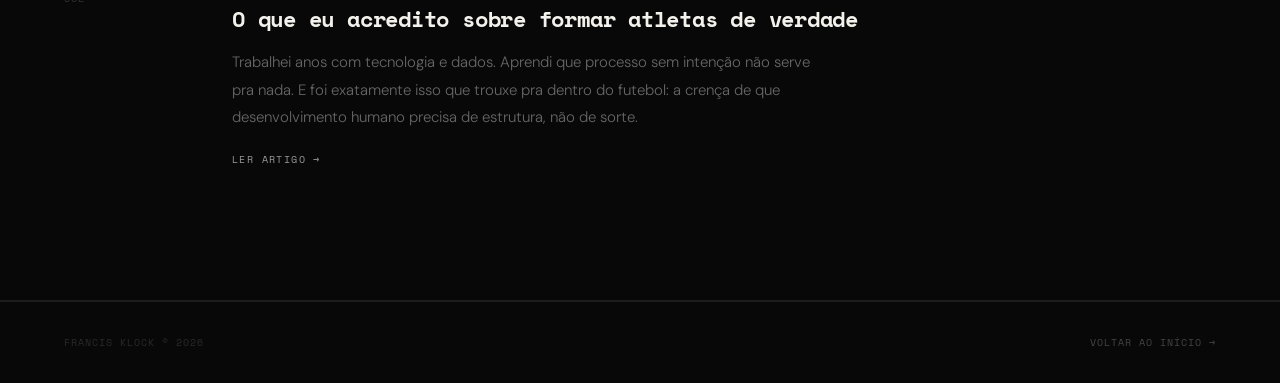
==== commit e0d55201: "Add files via upload" ====
--- a/artigos.html
+++ b/artigos.html
@@ -103,6 +103,19 @@
 <!-- ARTICLES LIST -->
 <div class="articles-list" id="articlesList">
 
+  <a class="article-item" href="artigo-educacao-e-futebol.html" style="color:inherit">
+    <div class="article-meta">
+      <span class="article-date">Nov 2026</span>
+      <span class="article-num">004</span>
+    </div>
+    <div class="article-body">
+      <span class="article-tag">Educação</span>
+      <div class="article-title">É mais fácil vender gelo no Polo Norte do que educação no Brasil</div>
+      <p class="article-excerpt">72% dos jovens não sabem o básico de matemática, 53% não leem e as bets faturam 12 vezes mais que os livros. O futebol é o espelho, e a mudança começa dentro de casa.</p>
+      <span class="article-cta">Ler artigo &rarr;</span>
+    </div>
+  </a>
+
   <a class="article-item" href="artigo-agentes-de-futebol.html" style="color:inherit">
     <div class="article-meta">
       <span class="article-date">Out 2026</span>
